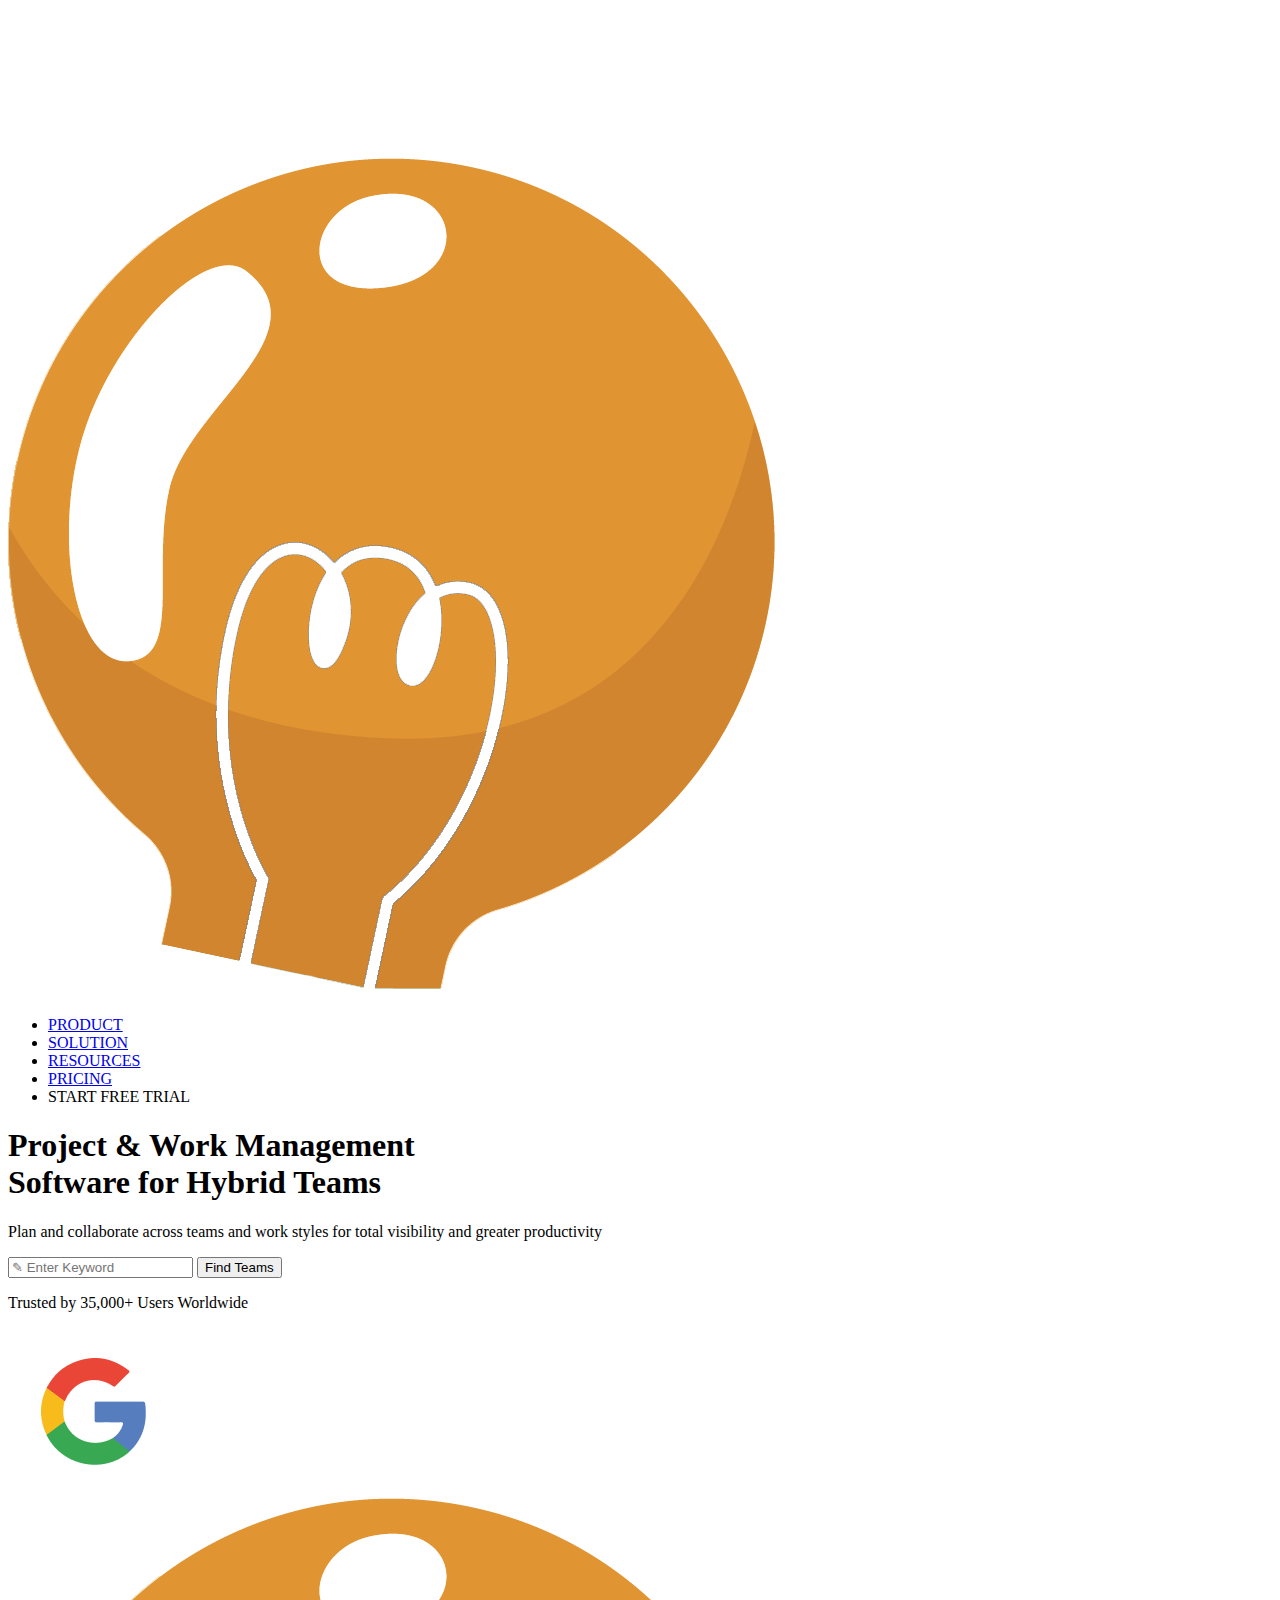
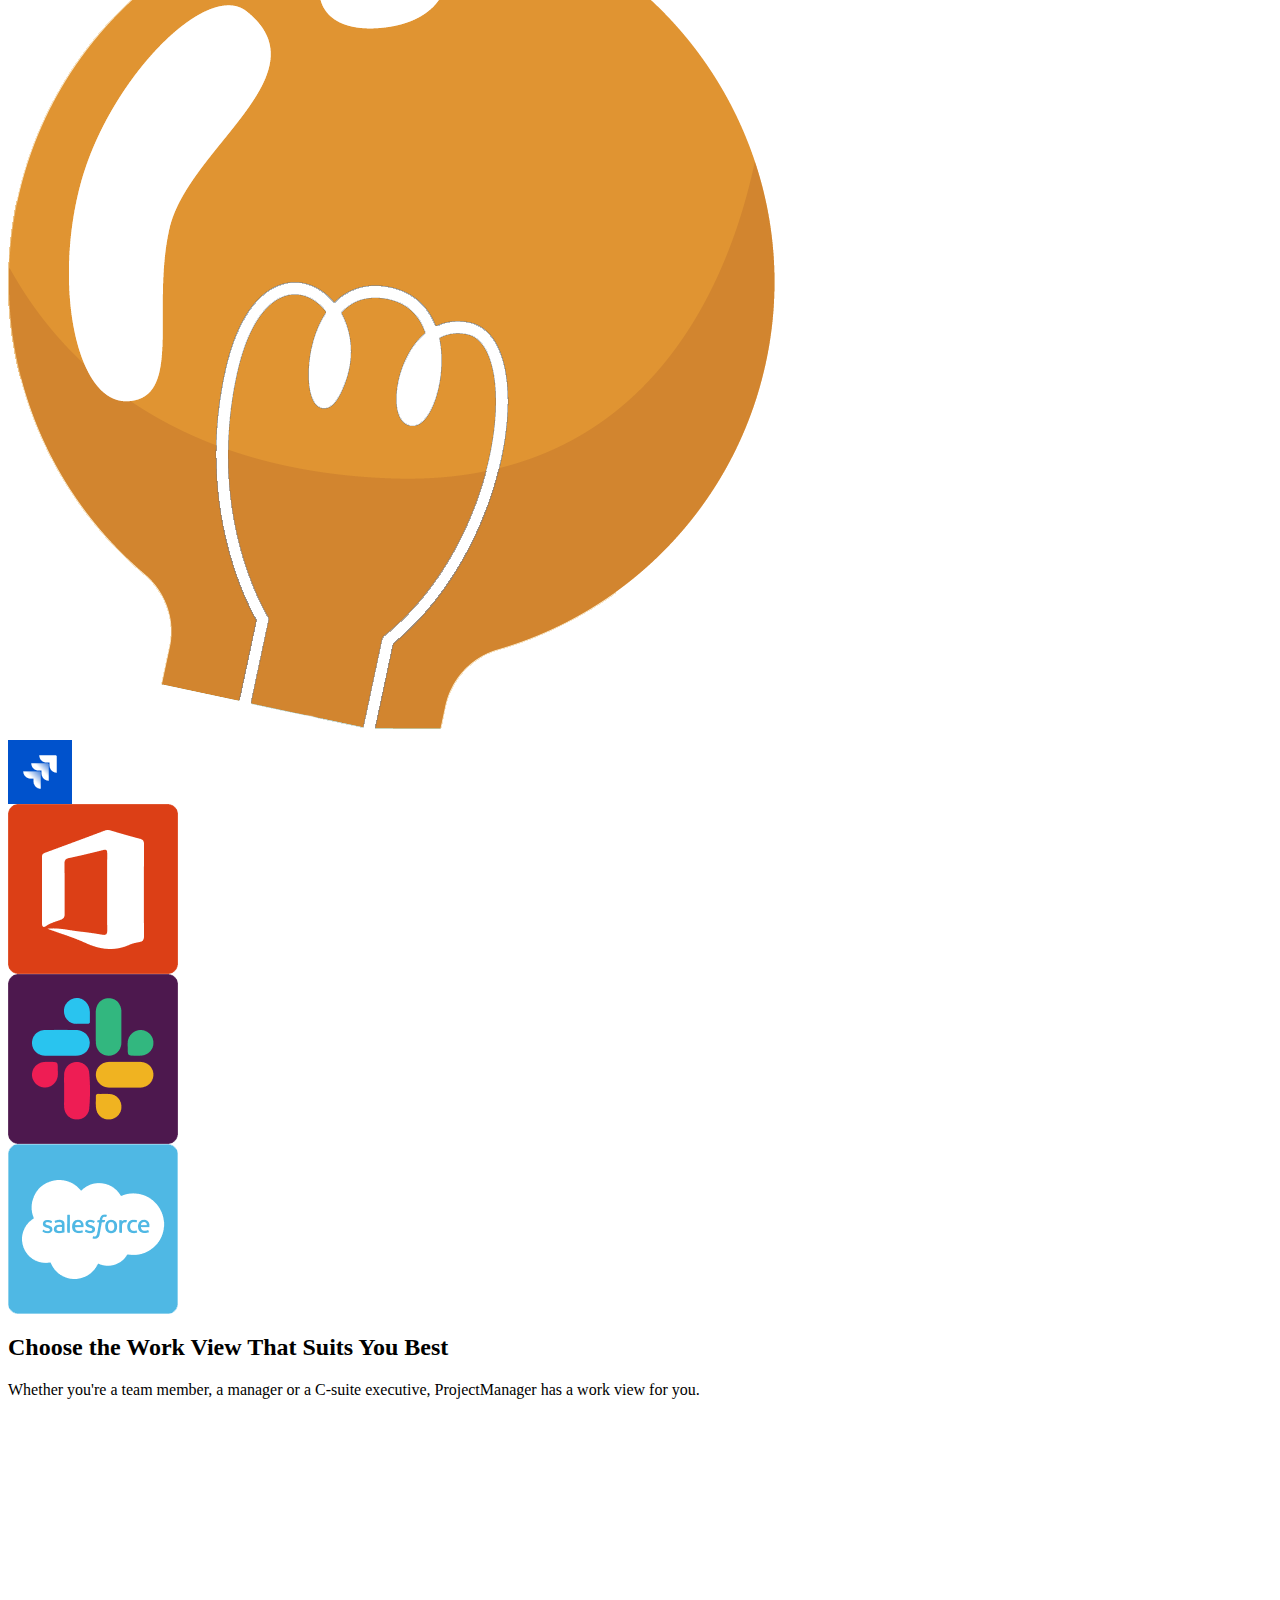
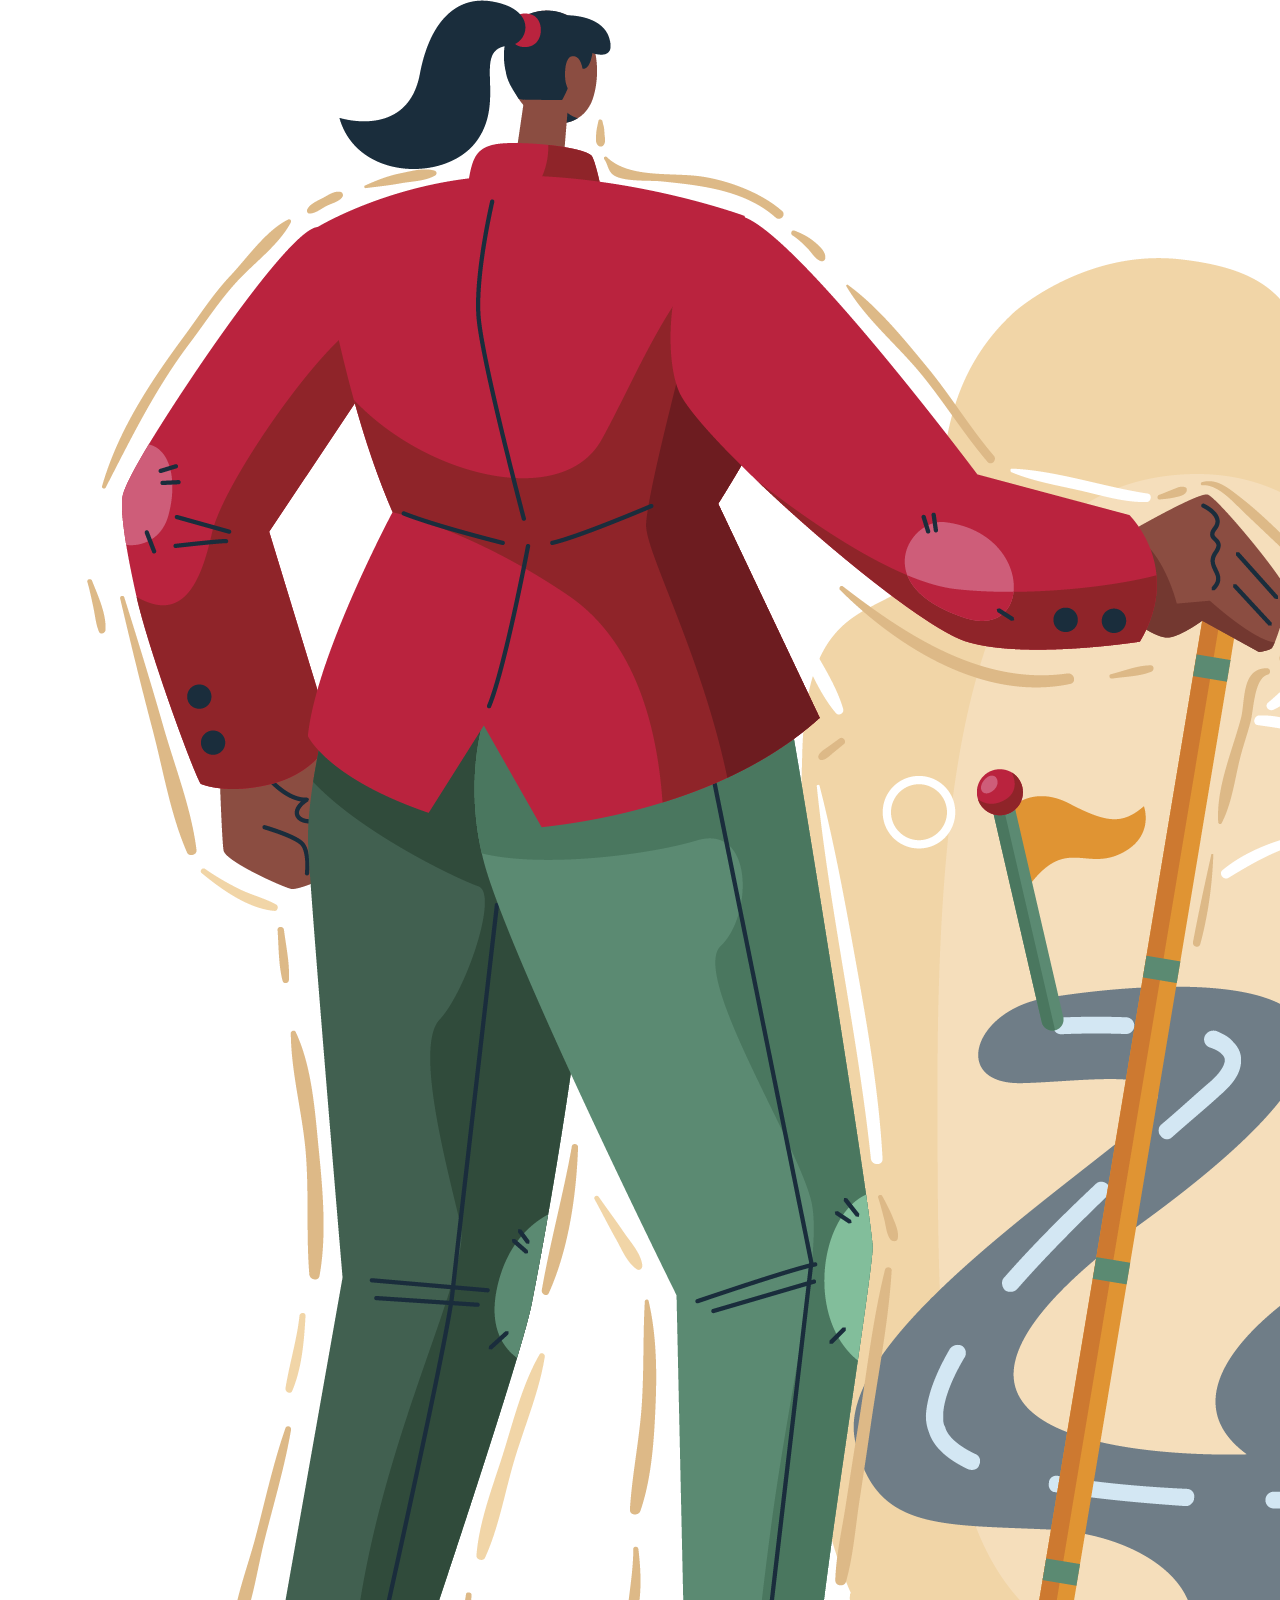
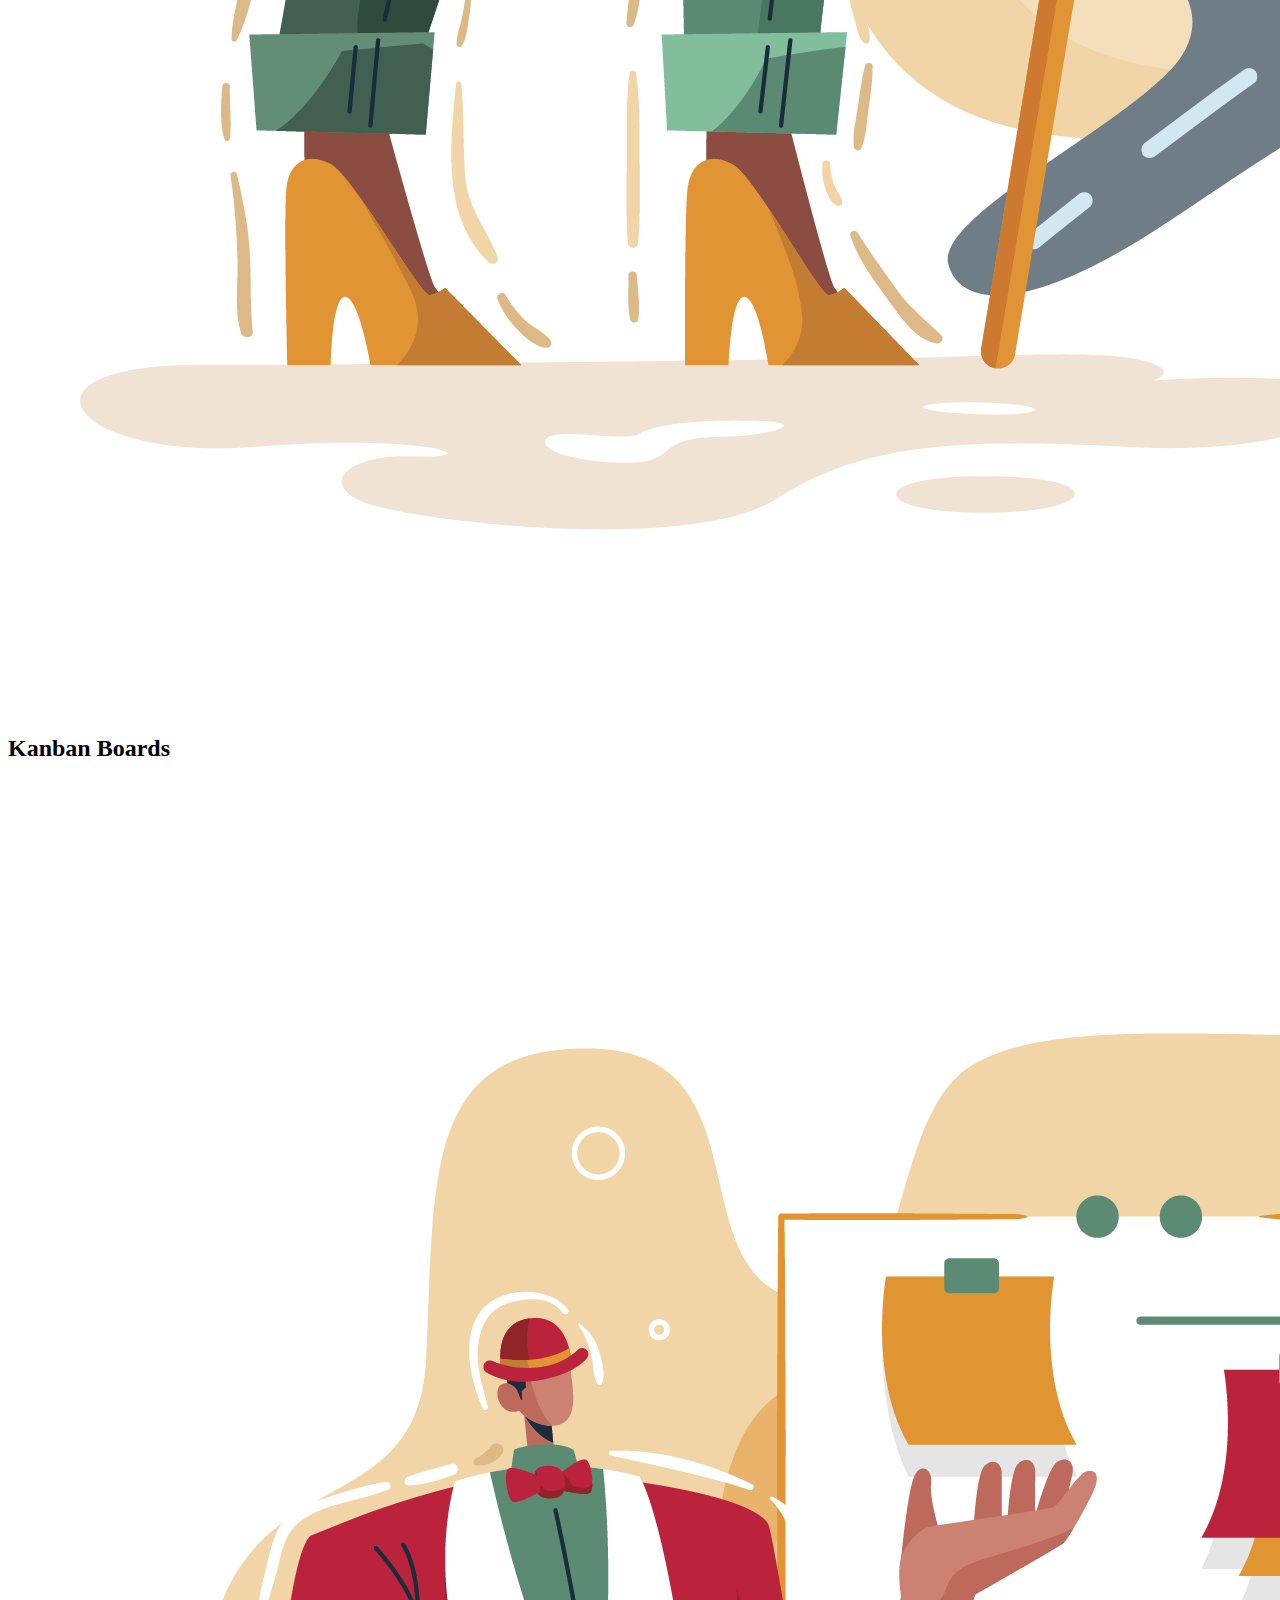
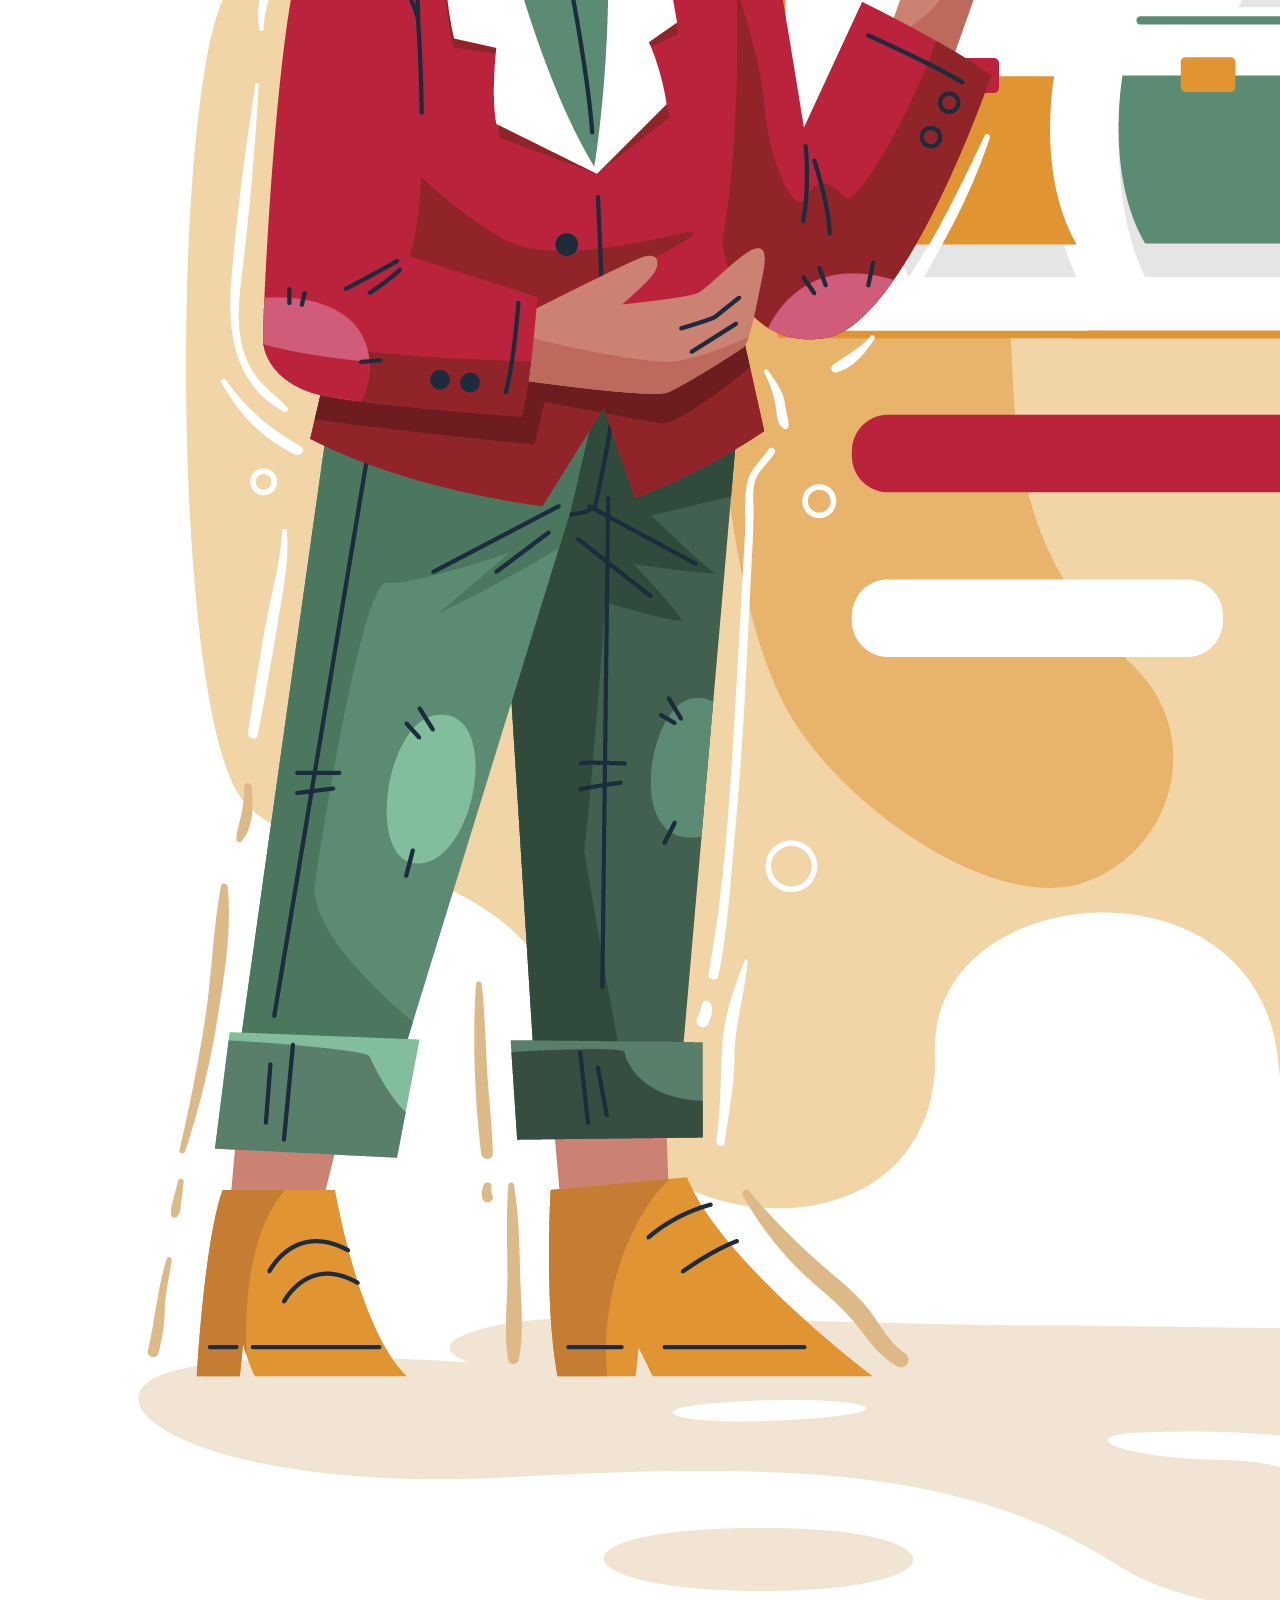
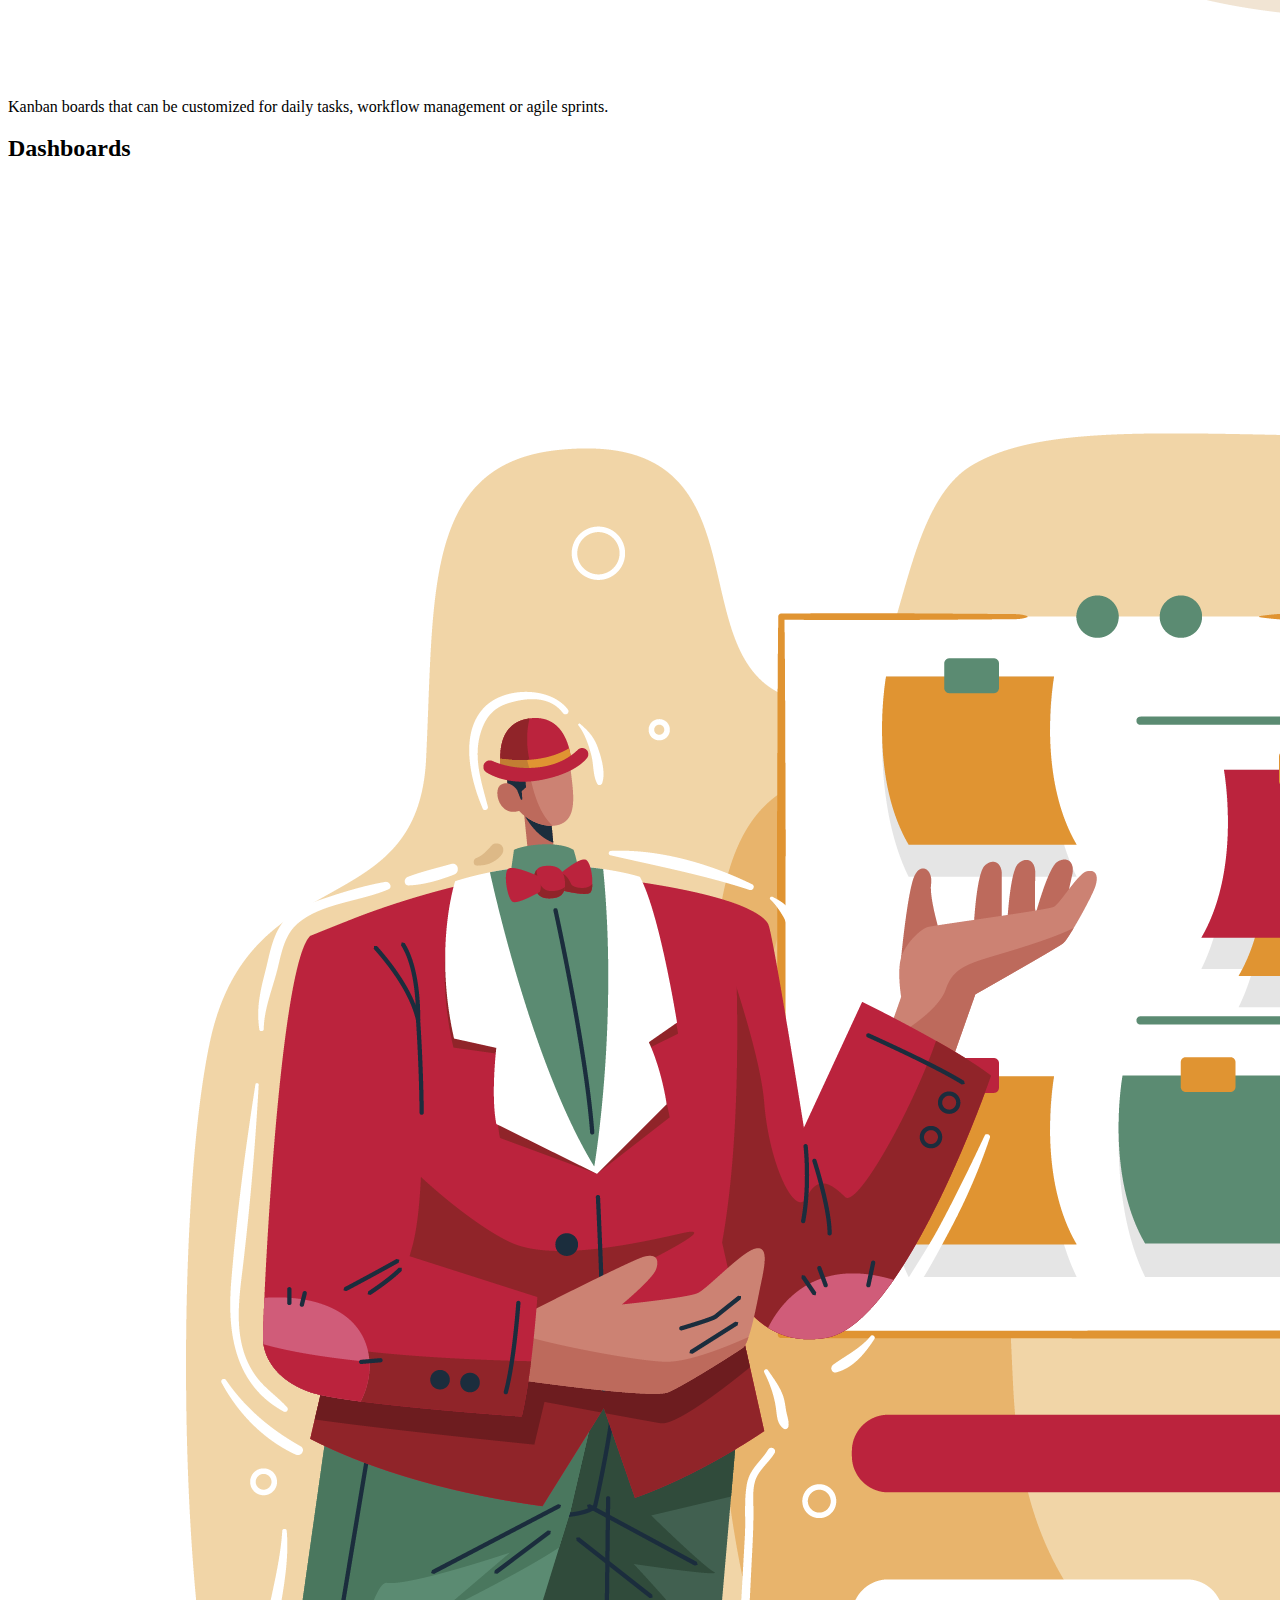
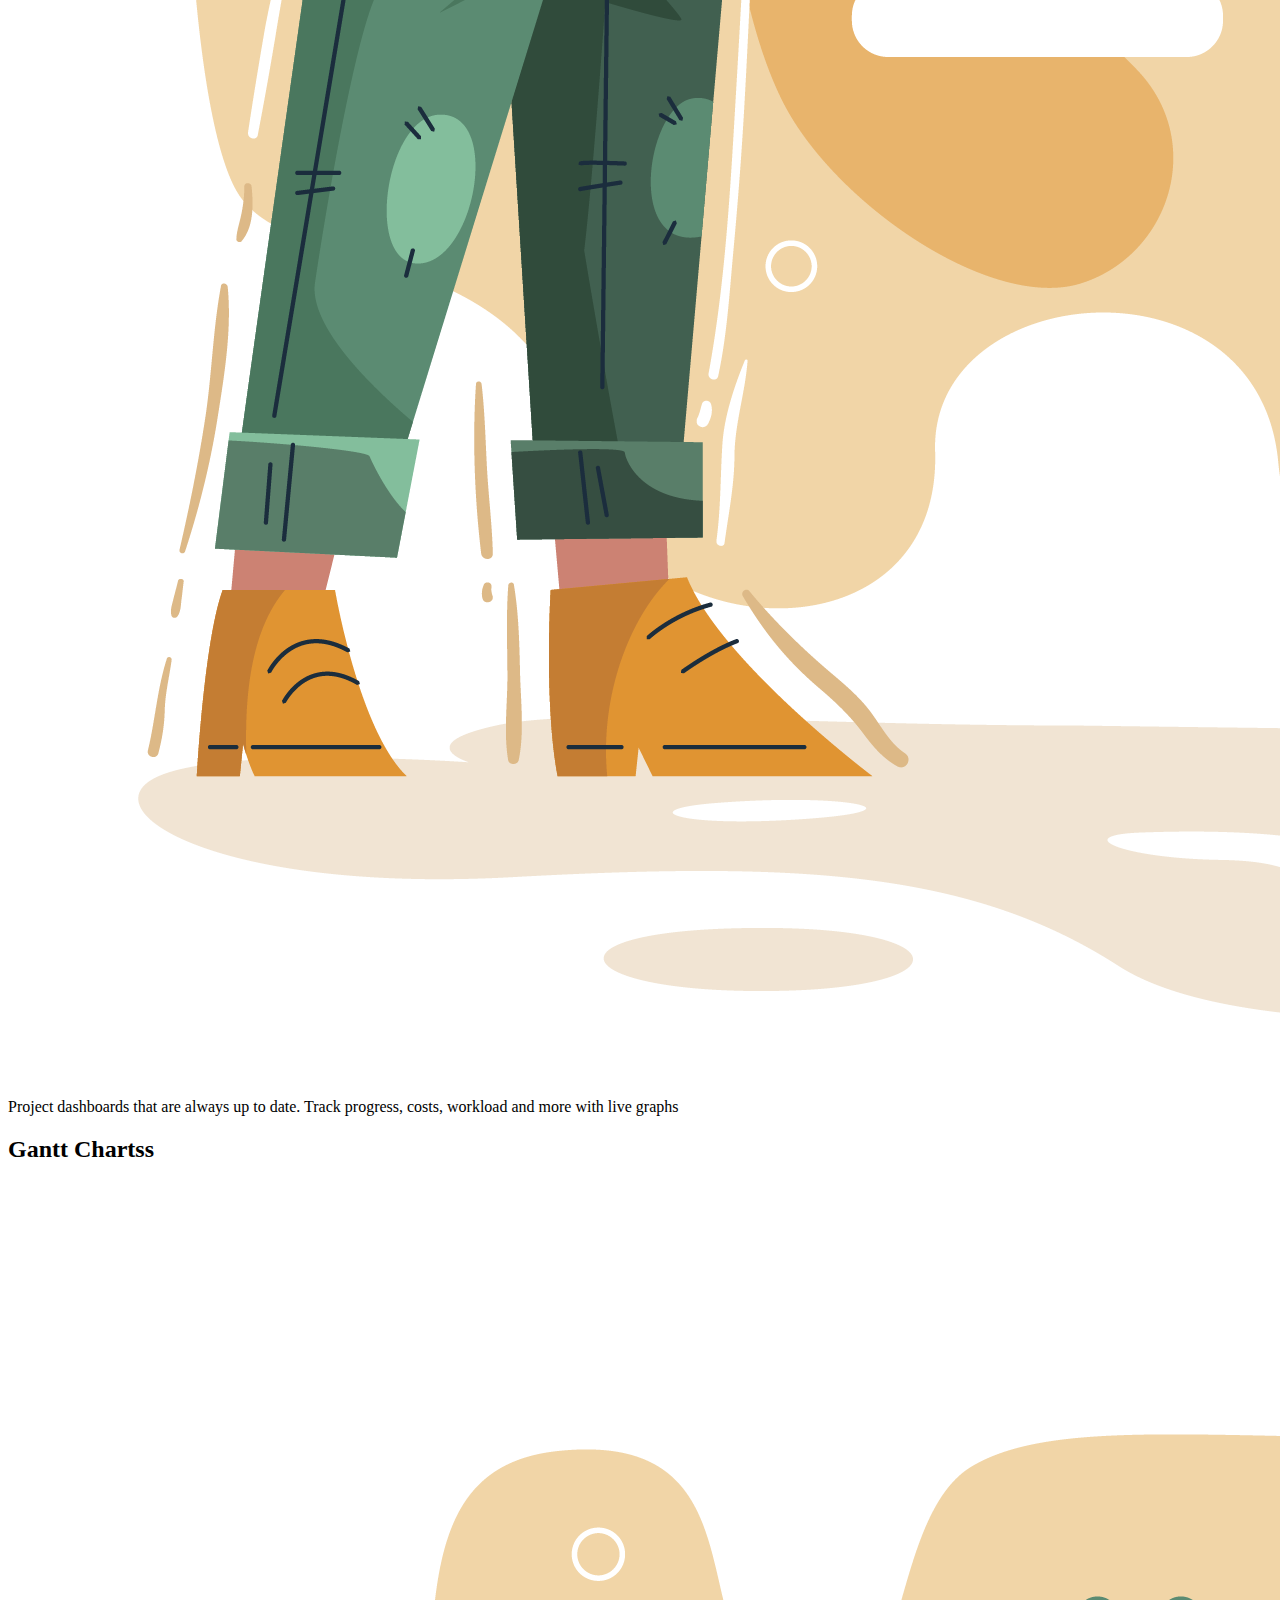
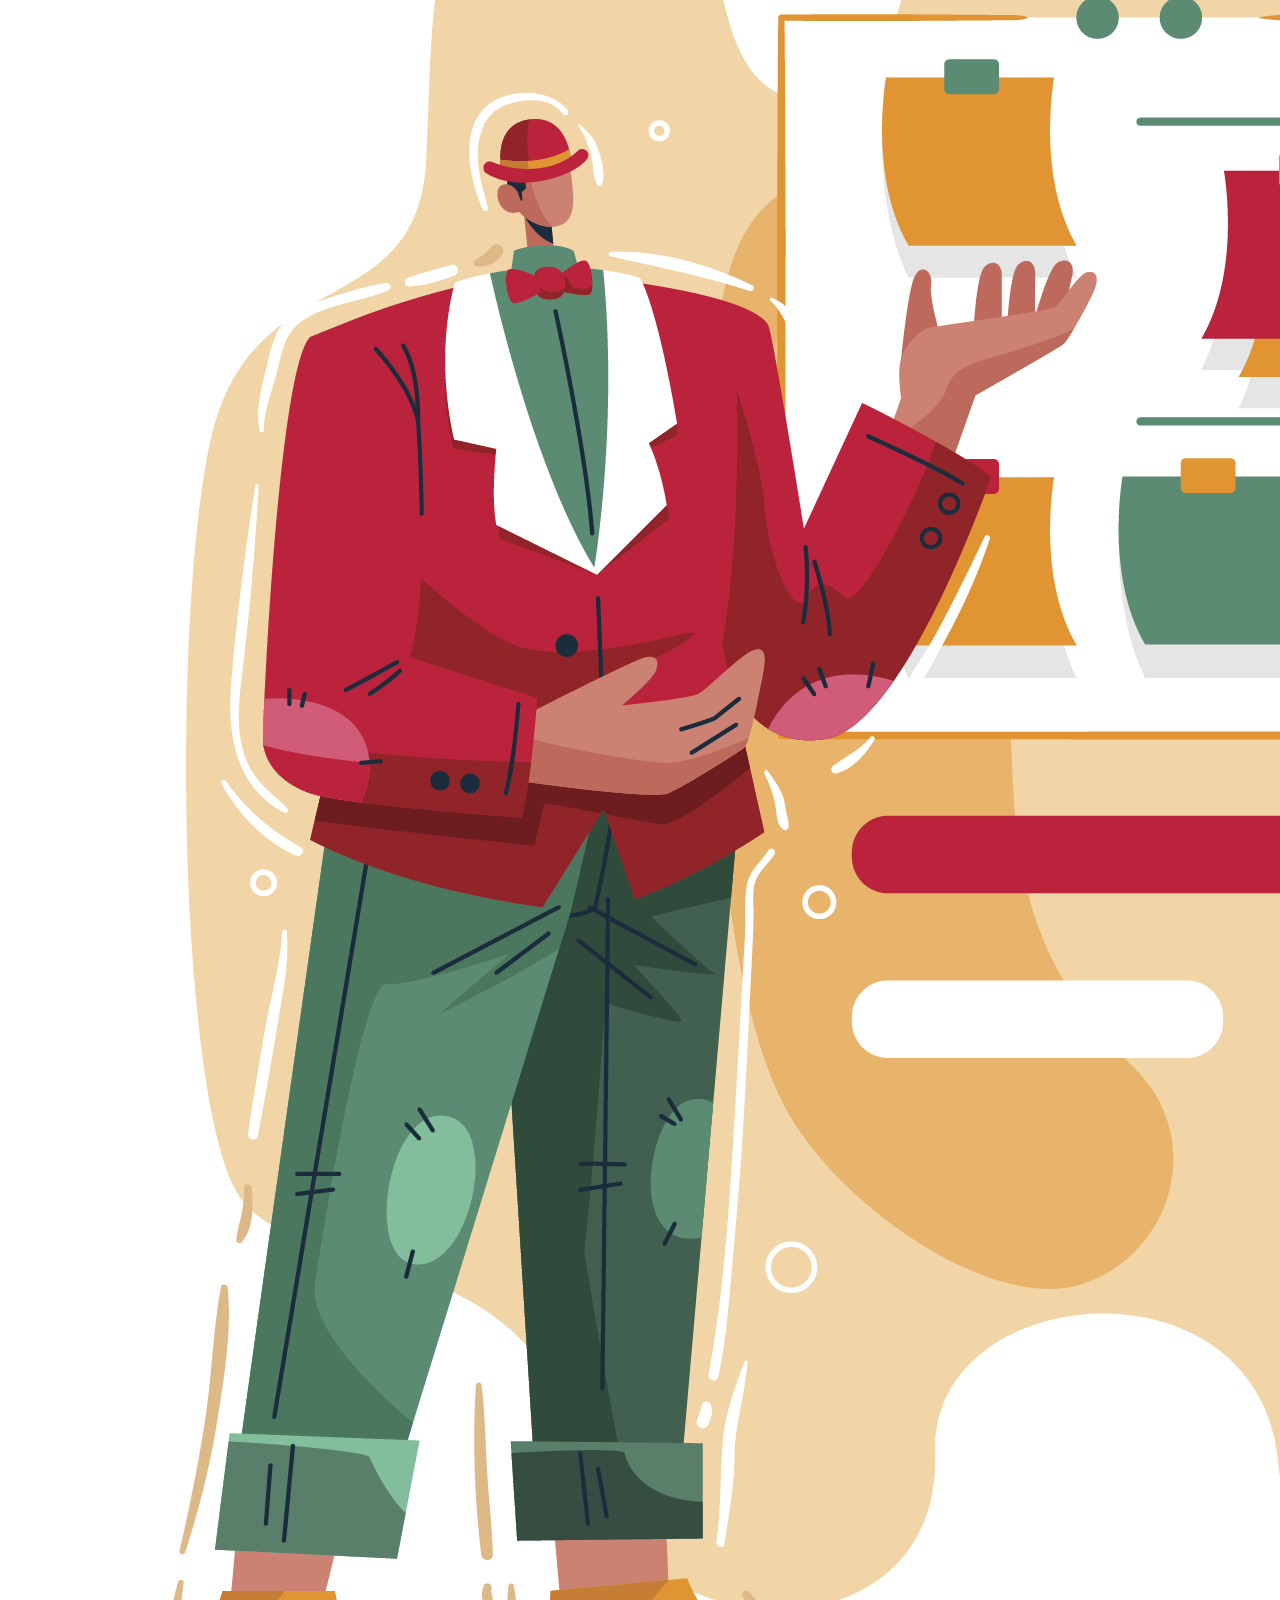
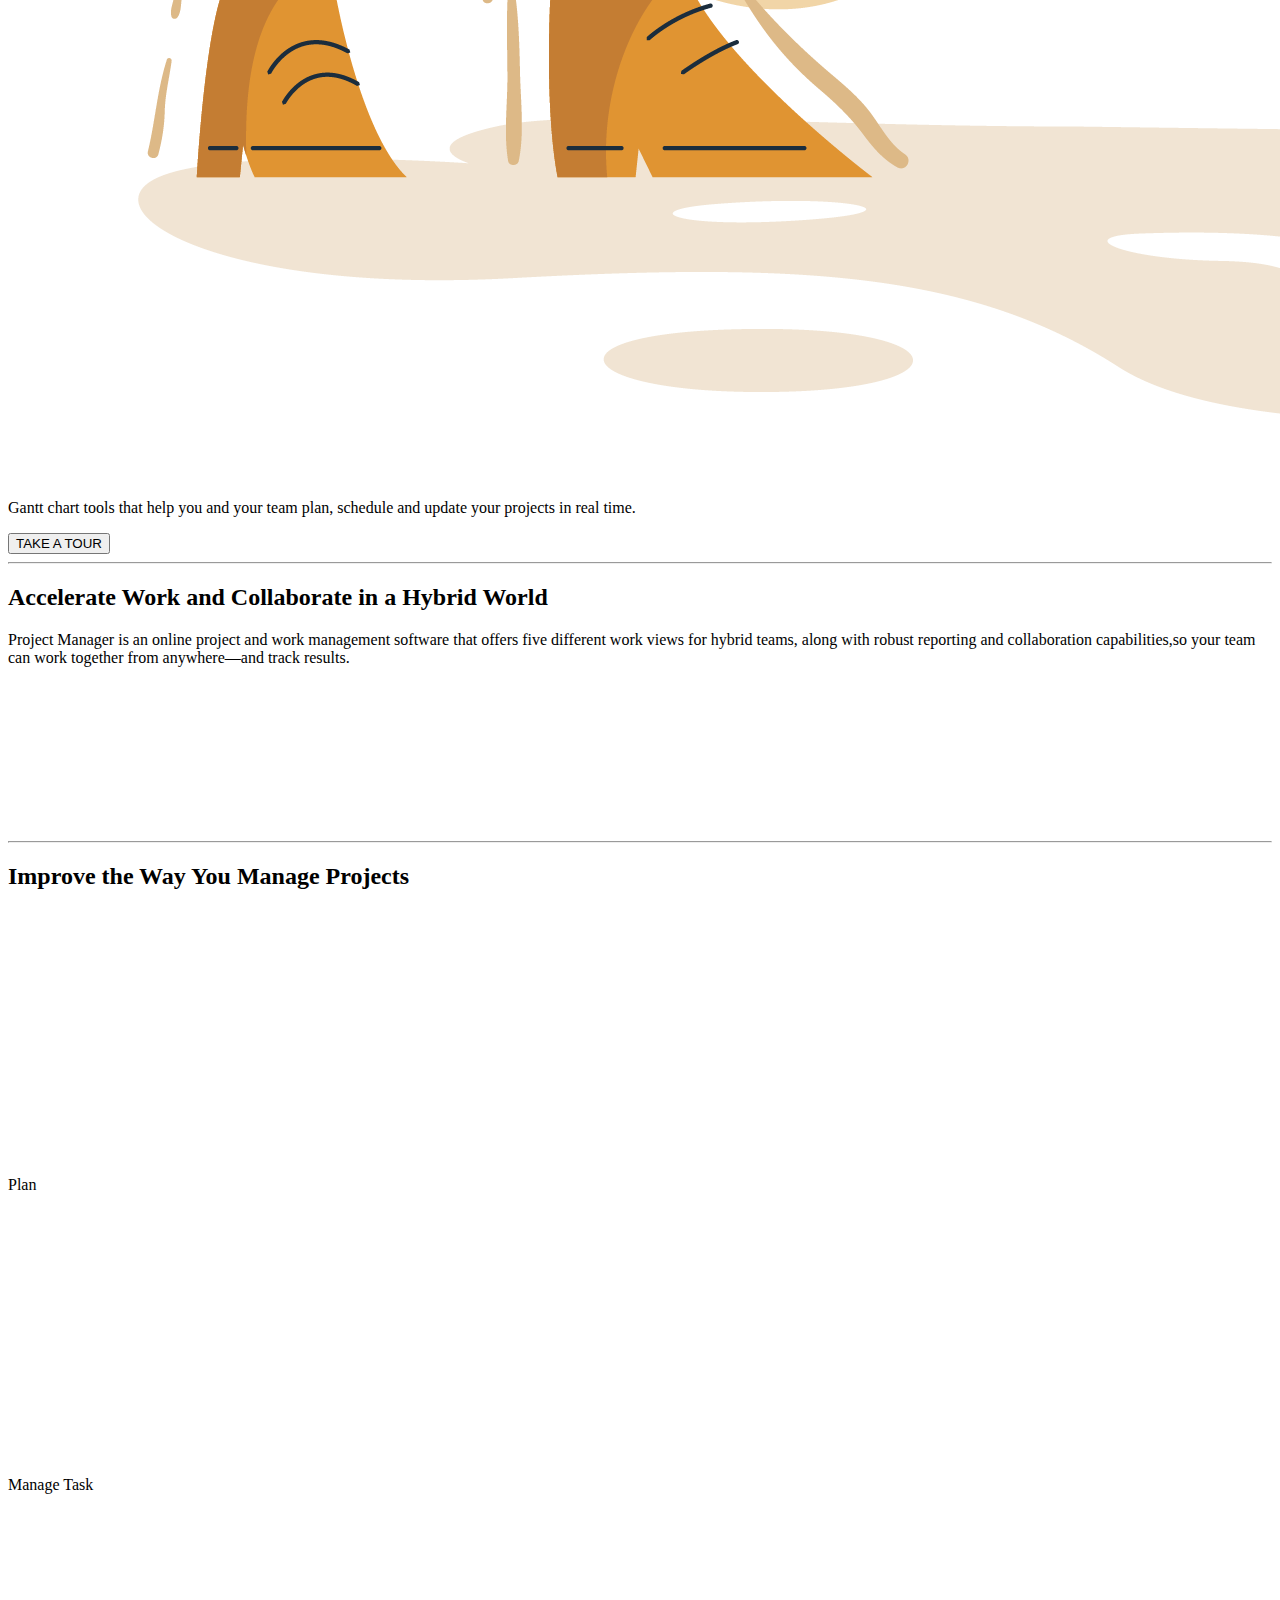
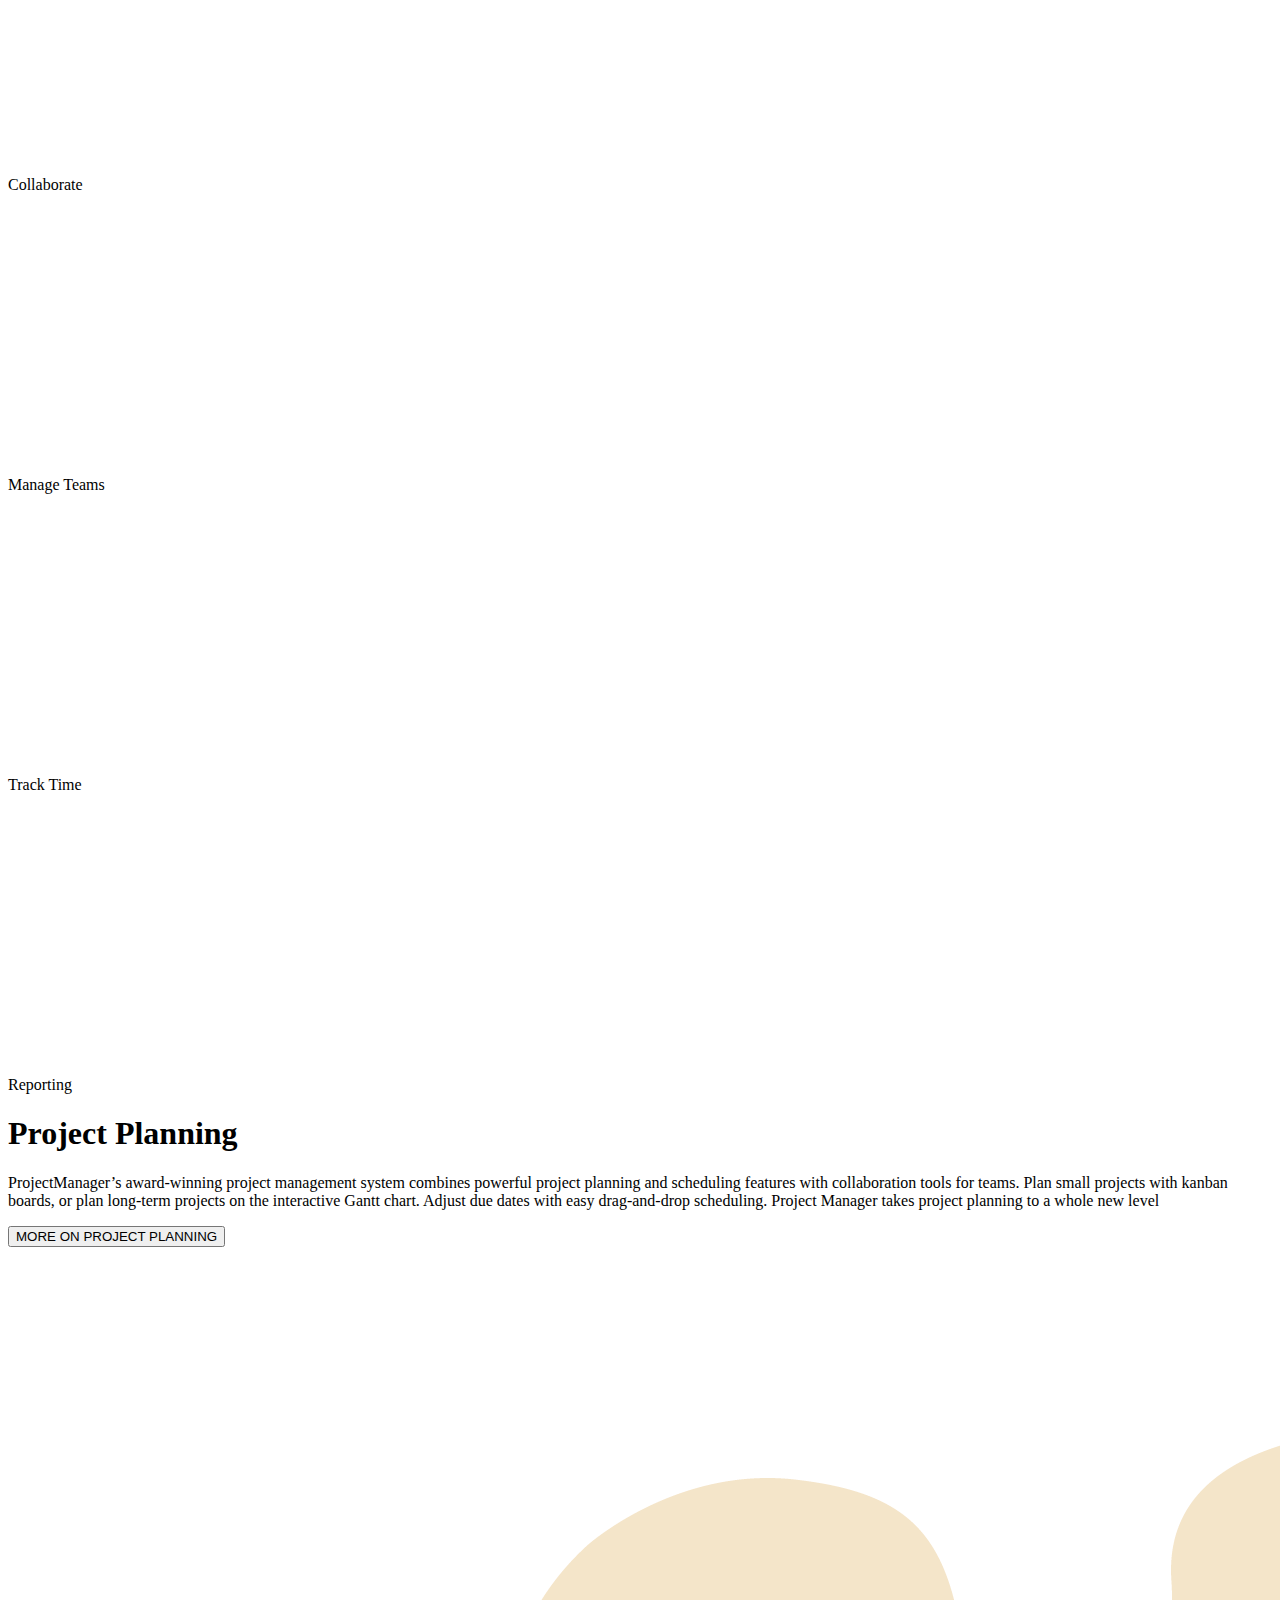
==== index.html @ 4af3fc8a "NOTED" ====
<html lang="en">
<head>
    <meta charset="UTF-8">
    <meta http-equiv="X-UA-Compatible" content="IE=edge">
    <meta name="viewport" content="width=device-width, initial-scale=1.0">

    <!-- css--styles -->
    <link rel="stylesheet" href="index.css">
    <title>Project Management</title>
</head>
<body>


    <div class="header">

        <video autoplay loop class="back-video" muted plays-inline>
            <source src="PMW\index.css" type="video/mp4">
        </video>

        <div class="nav-wrapper">
        <nav class="navbar">
            <a href="#"><img src="PMW/Brainstorming/logo.png" class="logo"></a>
            <div class="menu-toggle" id="mobile-menu">
                <span class="bar"></span>
                <span class="bar"></span>
                <span class="bar"></span>
              </div>
            <ul class="nav-links">
                <li class="nav-item"><a href="#">PRODUCT</a></li>
                <li class="nav-item"><a href="#">SOLUTION</a></li>
                <li class="nav-item"><a href="#">RESOURCES</a></li>
                <li class="nav-item"><a href="#">PRICING</a></li>
                <li class="btn">START FREE TRIAL</li>
            </ul>
        </nav>
        </div>

        <div class="content">
            <h1> Project & Work Management <br> Software for Hybrid Teams</h1>
            <p>Plan and collaborate across teams and work styles for total visibility and greater productivity</p>
            <form action="">
                <input type="text" placeholder="&#x270e; Enter Keyword">
                <button type="submit"> Find Teams</button>
            </form>

            <div class="category-list">
                <p>Trusted by 35,000+ Users Worldwide</p>
                <div class="category">
                    <img src="PMW/Brainstorming/Google-logo.png" alt="">
                </div>
                <div class="category">
                    <img src="PMW/Brainstorming/logo.png" alt="">
                </div>
                <div class="category">
                    <img src="PMW/Brainstorming/mark-contained-gradient-white-jira.png" alt="">
                </div>
                <div class="category">
                    <img src="PMW/Brainstorming/Office-365-logo.png" alt="">
                </div>
                <div class="category">
                    <img src="PMW/Brainstorming/Slack-logo.png" alt="">
                </div>
                <div class="category">
                    <img src="PMW/Brainstorming/Salesforce-logo.png" alt="">
                </div>
            </div>
        </div>
    </div>

    <!-- heder--section--ends--here -->

    <!-- Choose the Work start here -->
    <section class="work">
        <div class=" container work-row">
            <div class="work-left-col">
                <div class="work-text">
                    <h2>Choose the Work View That Suits You Best</h2>
                    <p>Whether you're a team member, a manager or a C-suite executive, ProjectManager has a work view for you.</p>

                </div>
            </div>
            <div class="work-right-col">
                <img src="PMW/Brainstorming/Roadmapping.png">
            </div>
        </div>

        <div id="features">
            <div class="feature-row">
                <div class="feature-col">
                    <h2>Kanban Boards</h2>
                    <img src="PMW/Brainstorming/Sprint Planning.png">
                    <p> Kanban boards that can be customized for daily tasks, workflow management or agile sprints.</p>
                </div>
                <div class="feature-col">
                    <h2>Dashboards</h2>
                  <img src="PMW/Brainstorming/Sprint Planning.png">
                  <p> Project dashboards that are always up to date. Track progress, costs, workload and more with live graphs</p>
                </div>
                <div class="feature-col">
                    <h2>Gantt Chartss</h2>
                  <img src="PMW/Brainstorming/Sprint Planning.png">
                  <p> Gantt chart tools that help you and your team plan, schedule and update your projects in real time.</p>
                </div>
            </div>
            <div class="featured">
            <button type="submit"> TAKE A TOUR</button>
            </div>
        </div>
         <hr>
    </section>

    <!-- Choose the Work ends here -->
    <!-- Accelerate Work start here -->

    <section class="acclerated">
        <div class="accelerate">
            <h2>
                Accelerate Work and Collaborate in a Hybrid World
            </h2>
            <p>
                Project Manager is an online project and work management software that offers 
                five different work views for hybrid teams, along with robust reporting and 
                collaboration capabilities,so your team can work together from anywhere—and
                track results.
            </p>
            <div class="vidz">
                <video autoplay loop class="onclick-video" muted plays-inline>
                    <source src="PMW/Brainstorming/pexels-kindel-media-6774106.mp4" type="video/mp4">
                </video>
            </div>
            <hr>
            <h2>
                Improve the Way You Manage Projects
            </h2>
            <div class="improve-col">

                <div class="improve-category">
                    <img src="PMW/Brainstorming/coding.png" alt="">
                    <p> Plan</p>
                </div>
                <div class="improve-category">
                    <img src="PMW/Brainstorming/console.png" alt="">
                    <p> Manage Task</p>
                </div>
                <div class="improve-category">
                    <img src="PMW/Brainstorming/exercise.png" alt="">
                    <p> Collaborate</p>
                </div>
                <div class="improve-category">
                    <img src="PMW/Brainstorming/guitar.png" alt="">
                    <p>Manage Teams</p>
                </div>
                <div class="improve-category">
                    <img src="PMW/Brainstorming/guitar.png" alt="">
                    <p> Track Time</p>
                </div>
                <div class="improve-category">
                    <img src="PMW/Brainstorming/language.png" alt="">
                    <p> Reporting</p>
                </div>

            </div>
        </div>

    </section>

    <!-- Accelerate Work ends here -->
    <!-- project starts here -->
    
    <section >

        <div class="project">
            <div class="container-contact-row">
                <div class="contact-left-col">
                    <h1>Project Planning</h1>
                    <p>
                        ProjectManager’s award-winning project management system combines powerful 
                        project planning and scheduling features with collaboration tools for teams. Plan small projects with kanban boards, or plan long-term projects on the interactive Gantt chart.
                        Adjust due dates with easy drag-and-drop scheduling. Project Manager takes project planning to a whole new level
                    </p>
                        <div class="featuredz">
                        <button type="submit"> MORE ON PROJECT PLANNING</button>
                        </div>
                </div>
                <div class="contact-right-col">
                    <img src="PMW/Brainstorming/Project Management.png" >
                </div>
        
            </div>
            <div class="grid">
                <h1>For Businesses Just <em>Like</em> Yours</h1>
                <p>Our online project management software is used by over 10,000 teams across these industries:</p>
                <div class="grid-shi">
                    <div class="img-col">
                        <img src="brainstorming/pexels-canva-studio-3153198.jpg" alt="">
                    </div>
                    <div class="img-col">
                        <img src="brainstorming/pexels-fauxels-3183150.jpg" alt="">
                    </div>
                    <div class="img-col">
                        <img src="brainstorming/pexels-canva-studio-3153198.jpg" alt="">
                    </div>
                    <div class="img-col">
                        <img src="brainstorming/pexels-fauxels-3183150.jpg" alt="">
                    </div>
                    <div class="img-col">
                        <img src="brainstorming/pexels-canva-studio-3153198.jpg" alt="">
                    </div>
                    <div class="img-col">
                        <img src="brainstorming/pexels-fauxels-3183150.jpg" alt="">
                    </div>
                    <div class="img-col">
                        <img src="brainstorming/pexels-canva-studio-3153198.jpg" alt="">
                    </div>
                    <div class="img-col">
                        <img src="brainstorming/pexels-fauxels-3183150.jpg" alt="">
                    </div>
                </div>

            </div>
        </div>
        <hr>
    </section>

    <section class="brek">
        <div class="contentflow">
            <h1>
             Integrate with over 1,000 Business Apps
            </h1>
            <p>
             Here is just a sampling of the powerful software tools and business apps that integrate with ProjectManager
            </p>
            <div class="even-columns">
                <div class="col">
                    <img src="PMW/Brainstorming/Office-365-logo.png" alt="">
                    <h2>Office 365</h2>
                    <p>Seamless importing and round-tripping of Microsoft Project plans, Excel files & CSV files.
                    </p>    
                </div>
                <div class="col">
                    <img src="PMW/Brainstorming/Google-logo.png" alt="">
                    <h2> Google</h2>
                    <p>Manage tasks right in your Gmail app! Plus, sync to Google Drive & your Google Calendars.
                    </p>    
                </div>
                <div class="col">
                    <img src="PMW/Brainstorming/mark-contained-gradient-white-jira.png" alt="">
                    <h2> JIRA</h2>
                    <p>View and update all your ProjectManager tasks in Jira for maximum efficiency
                    </p>    
                </div>
                <div class="col">
                    <img src="PMW/Brainstorming/Slack-logo.png" alt="">
                    <h2> Slack</h2>
                    <p> Share all your project conversations in your favorite Slack channels.
                    </p>    
                </div>
                <div class="col">
                    <img src="PMW/Brainstorming/Salesforce-logo.png" alt="">
                    <h2> Salesforce</h2>
                    <p>Keep the data flowing when you connect with Salesforce via our Zapier integration.
                    </p>    
                </div>
                <div class="featureds">
                    <button type="submit"> MORE INTEGRATION </button>
                    </div>
            </div>

        </div>

    </section>


    <section class="testimonials">

        <div class="contained">
            <input type="radio" name="nav" id="first" checked/>
            <input type="radio" name="nav" id="second" />
            <input type="radio" name="nav" id="third" />
            
            <label for="first" class="first"></label>
          <label for="second"  class="second"></label>
          <label for="third" class="third"></label>
           
            <div class="one slide">
              <blockquote>
                <span class="leftq quotes">&ldquo;</span> He promptly completed the task at hand and communicates really well till the project reaches the finishing line. I was pleased with his creative design and will definitely be hiring him again. <span class="rightq quotes">&bdquo; </span>
              </blockquote>
              <img src="PMW/Brainstorming/prince-akachi-4Yv84VgQkRM-unsplash.jpg" width="170" height="130" />
              <h2>Steve Kruger</h2>
              <h6>UI/UX Designer at Woof Design Studio</h6>
            </div>
            
            <div class="two slide">
                <blockquote>
                    <span class="leftq quotes">&ldquo;</span> He promptly completed the task at hand and communicates really well till the project reaches the finishing line. I was pleased with his creative design and will definitely be hiring him again. <span class="rightq quotes">&bdquo; </span>
                  </blockquote>
                <img src="PMW/Brainstorming/jurica-koletic-7YVZYZeITc8-unsplash.jpg" width="170" height="130" />
              <h2>JAMIE</h2>
              <h6>TenMast Software</h6>
            </div>
            
            <div class="three slide">
              <blockquote>
                <span class="quotes leftq"> &ldquo;</span> He promptly completed the task at hand and communicates really well till the project reaches the finishing line. I was pleased with his creative design and will definitely be hiring him again. <span class="rightq quotes">&bdquo; </span>
              </blockquote>
              <img src="PMW/Brainstorming/joseph-gonzalez-iFgRcqHznqg-unsplash.jpg" width="170" height="130" />
              <h2>Steve Stevenson</h2>
              <h6>CEO Woof Web Design Studios</h6>
            </div>
            
            
          </div>

    </section>

    <section class="prodcut-feedback">

        <div class="feedback">
            <div class="feedback-left">
                <h1>
                 And Get Simply the Best Customer Support
                </h1>
                <p>
                 It’s easy to get started using ProjectManager when you have free onboarding, free training and help along the way. You can kick-off your first project in minutes. Take a free trial of our online project management software today!    
                </p>

            </div>
            <div class="feedback-right">
                <img src="brainstorming/Product Feedback.png" alt="">
            </div>

        </div>

    </section>

    <section class="close">
        <div class="close-fotter">
            <!-- <h1>
                See Why ProjectManager Is the Leading PM Tool
            </h1> -->
            <div class="closed-icons">
                
                <div class="icon1">
                   <img src="PMW/Brainstorming/badges-1536x176 (3).png" alt="">   
                 </div>
                 <div class="icon2">
                    <img src="PMW/Brainstorming/industries-footer-cta-1536x354.png" alt="">   
                  </div>
            </div>

            <hr>
        </div>
    </section>


    <section id="footer">
        <span class="logoq"><img src="brainstorming/logo.png" alt=""></span>
        <div class="container-footer-row">
            <hr>
            <div class="footer-left-col">
                <div class="footer-link">
                    <div class="link-title">
                        <h2>We Offer</h2>
                        <ul>
                            <li>Project Management Software</li>
                               <li>Gantt Chart Makers</li>
                                <li>Project Dashboards</li>
                                <li>Task Management Software</li>
                                <li> Planning Tools</li>
                                <li> Project Management Tools</li>
                        </ul>
                    </div>
                    <div class="link-title">
                        <h2>Guides</h2> 
                        <ul>
                            <li>Project Management</li>
                                <li>Gantt Charts</li> 
                                <li> Project Plans</li>
                                <li>Work Breakdown Structure</li>
                                <li> Critical Path Method</li>
                                <li> PERT Charts</li>
                               <li> Construction Software</li>
                               <li>All Guides</li>
                        </ul>
                    </div>
                    <div class="link-title">
                        <h2>Templates</h2>
                        <ul>
                            <li>Project Plan Template</li>
                            <li>Gantt Chart Template</li> 
                            <li>Project Proposal</li>
                            <li>Work Breakdown Structure</li>
                            <li> WBS Template</li>
                            <li>Project Budget</li>
                            <li>All Templates</li>
                        </ul>
                        
                    </div>  
                    <div class="link-title">
                        <h2>Popular Blog Posts</h2>
                        <ul>
                            <li>Microsoft Project for Mac</li>
                            <li>Excel Project Mgmt Templates</li> 
                            <li>Gantt Chart on Mac</li>
                            <li>Construction PM Schedule</li>
                            <li>Microsoft Project Viewer</li>
                            <li>Blog</li>
                            
                        </ul>
                    </div>  
                    <div class="link-title">
                        <h2>Company</h2>
                        <ul>
                            <li>About Us</li>
                            <li>Support</li> 
                            <li>Tutorial Videos</li>
                            <li>Security</li>
                            <li>Integrations</li>
                            <li>Solutions</li>
                            <li>News</li>
                            <li>Careers</li>        
                        </ul> 
                    </div>  
                </div>
                <hr>
                <div class="total">
    
                <p class="source-org copyright">© 2022 <span>ProjectManager.com, Inc.</span></p>
                <div itemscope="" class="organization-contact-info">
              <div class="organization-contact">
                <span>3721 Executive Center Dr., Suite 200</span>,
               <span>Austin</span>,
               <span>TX</span>
              <span>78731</span>   
               <span class="item"><span>&nbsp;&nbsp;&nbsp;1 (800) 765-2495</span></span>
              <span class="item"><a href="#">Terms</a></span>
              <span class="item"><a href="#">Privacy</a></span>
               <span class="item"><a href="#">Site Map</a></span>
               <span class="itemz"><img src="PMW/Brainstorming/app_store.webp" alt=""></span>
               <span class="itemz"><img src="PMW/Brainstorming/google_play.webp" alt=""></span>
               </div>
    
                <hr>
            </div>

        </div>

         </div>
        </div>
    </section>
    


<script src="PMW\index.js"></script>
</body>
</html>
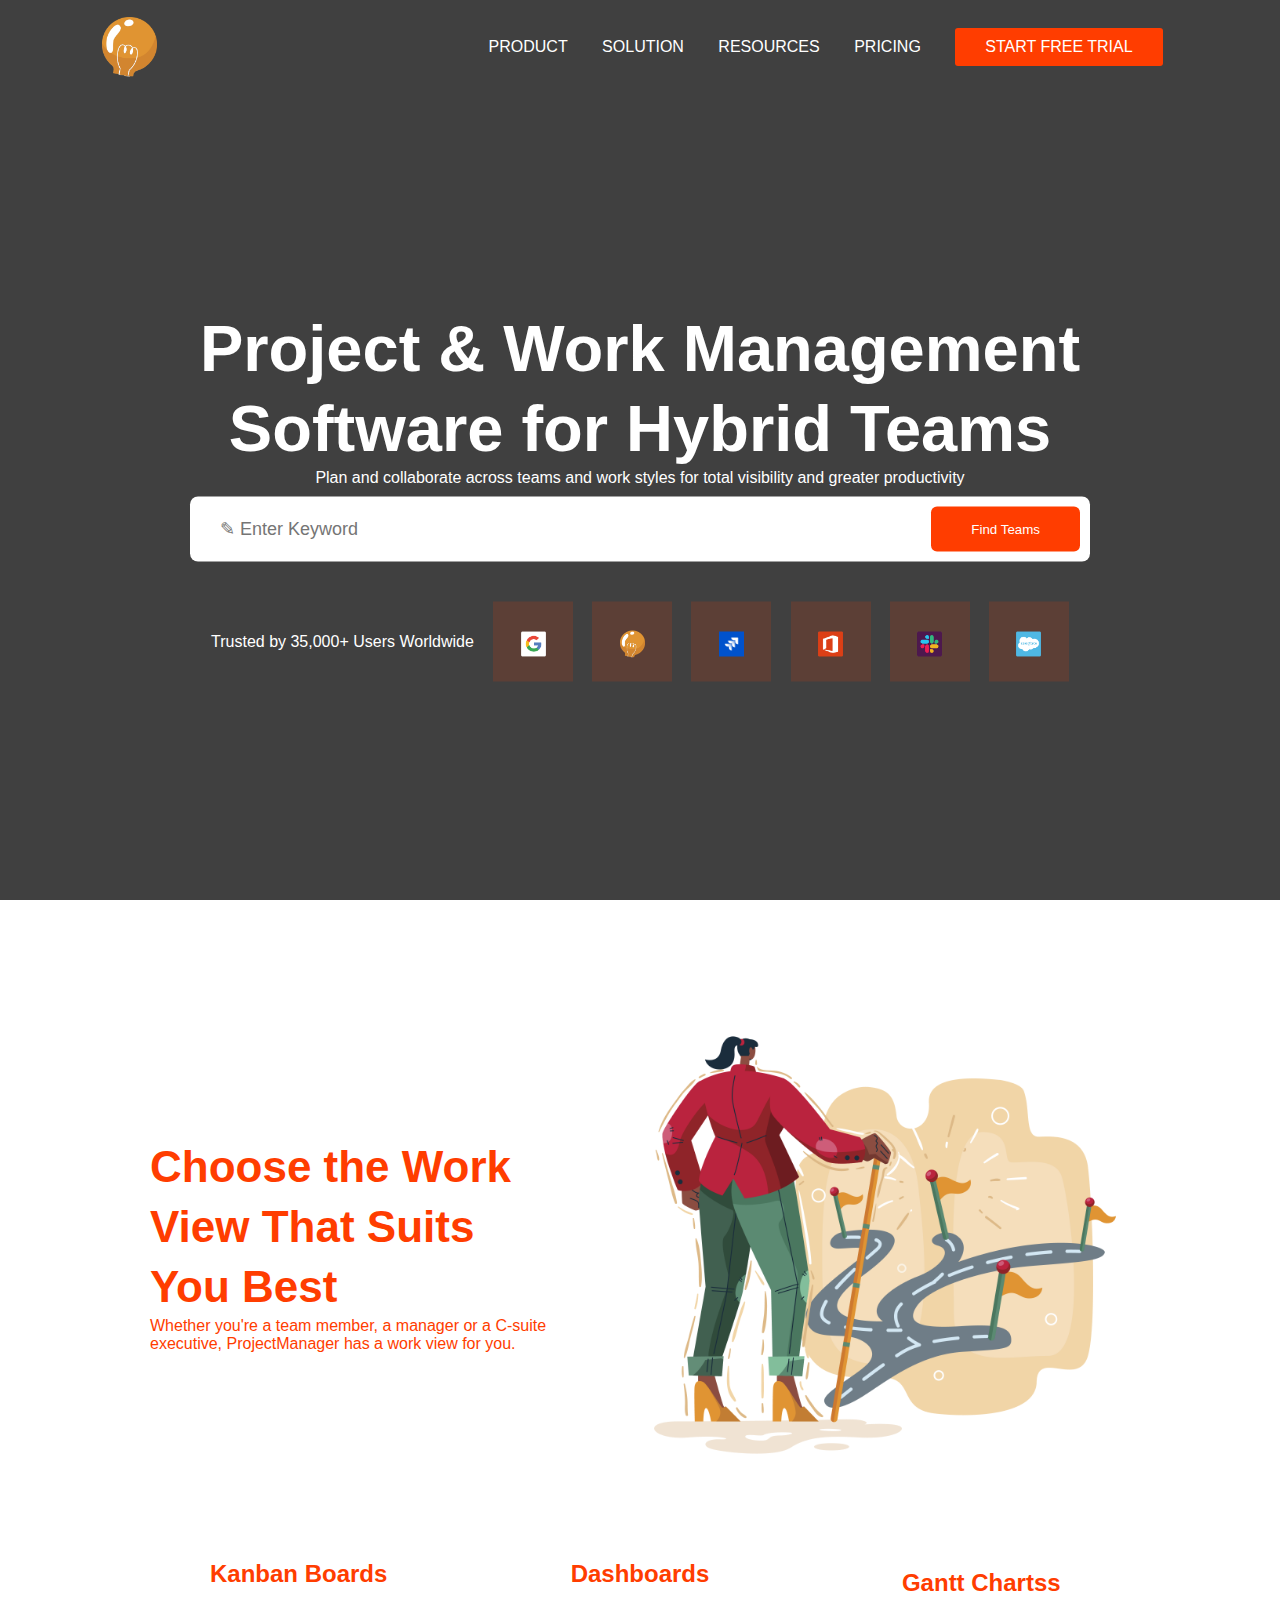
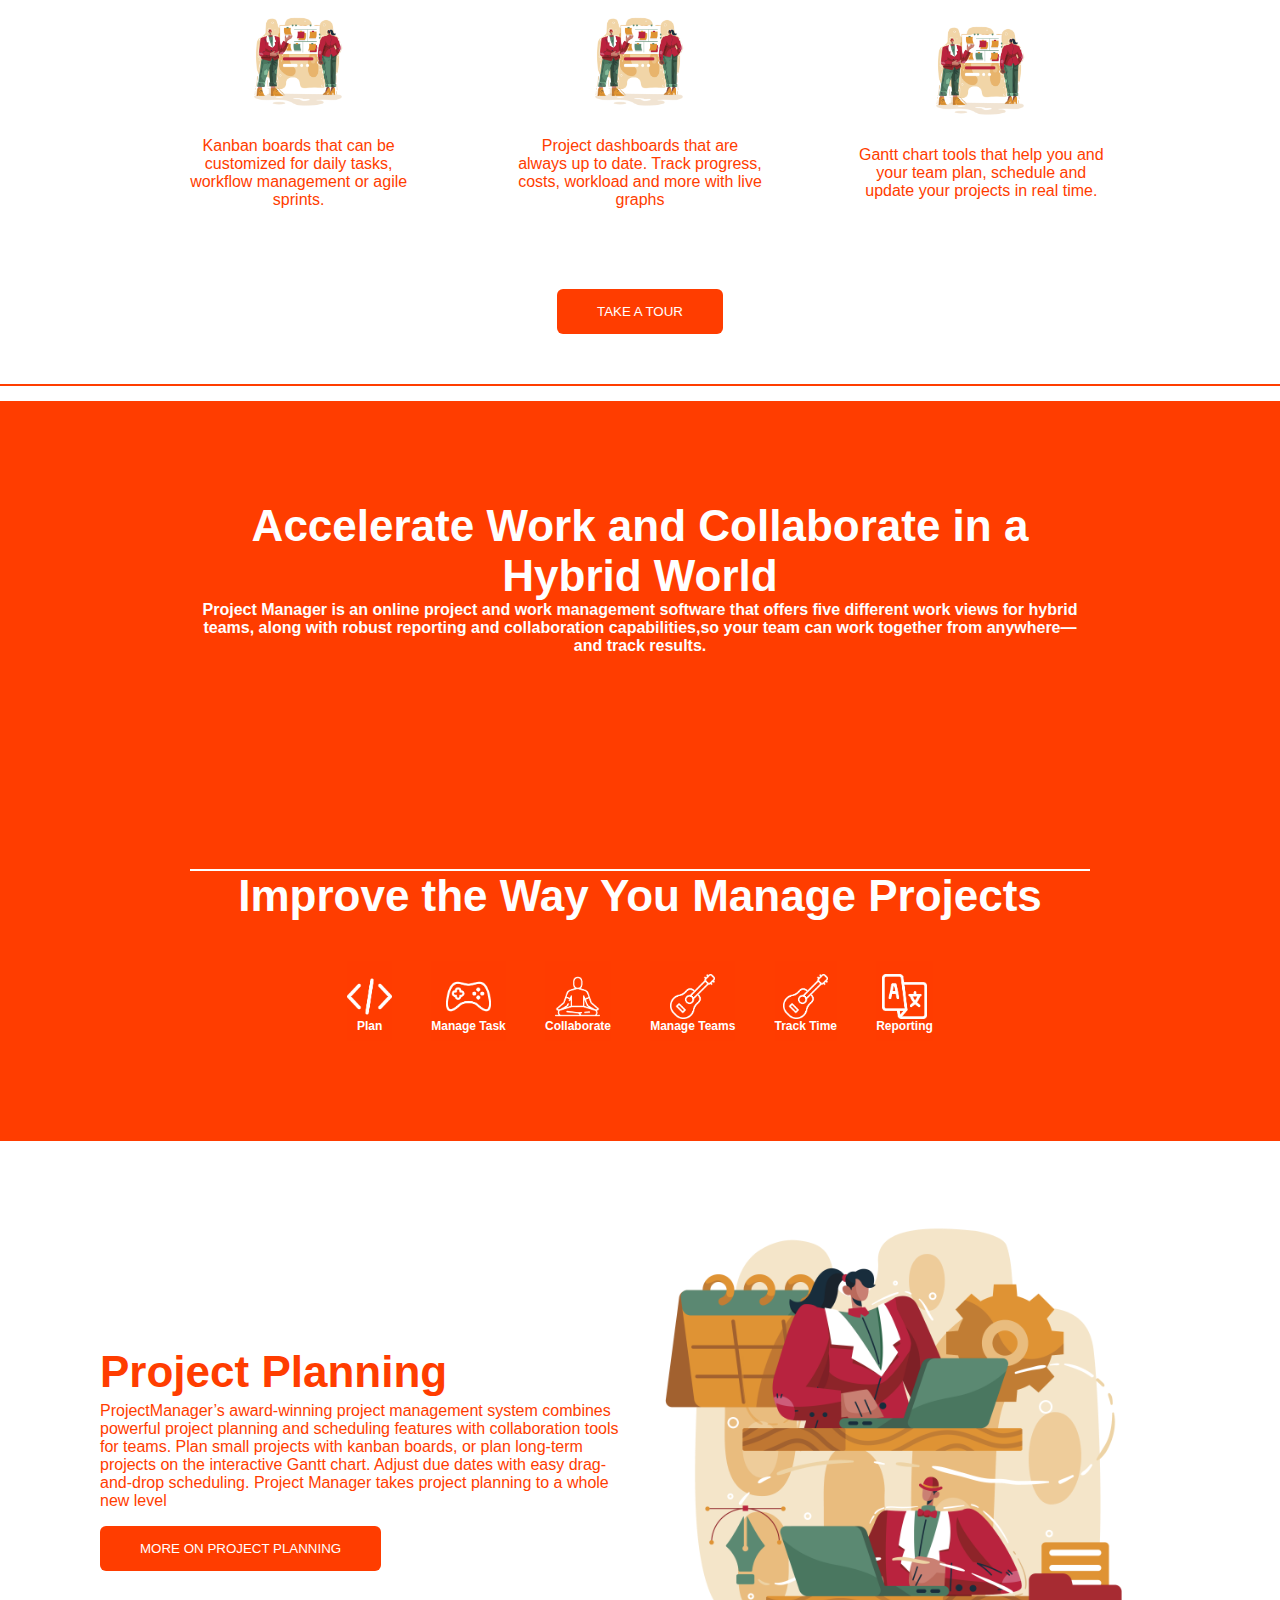
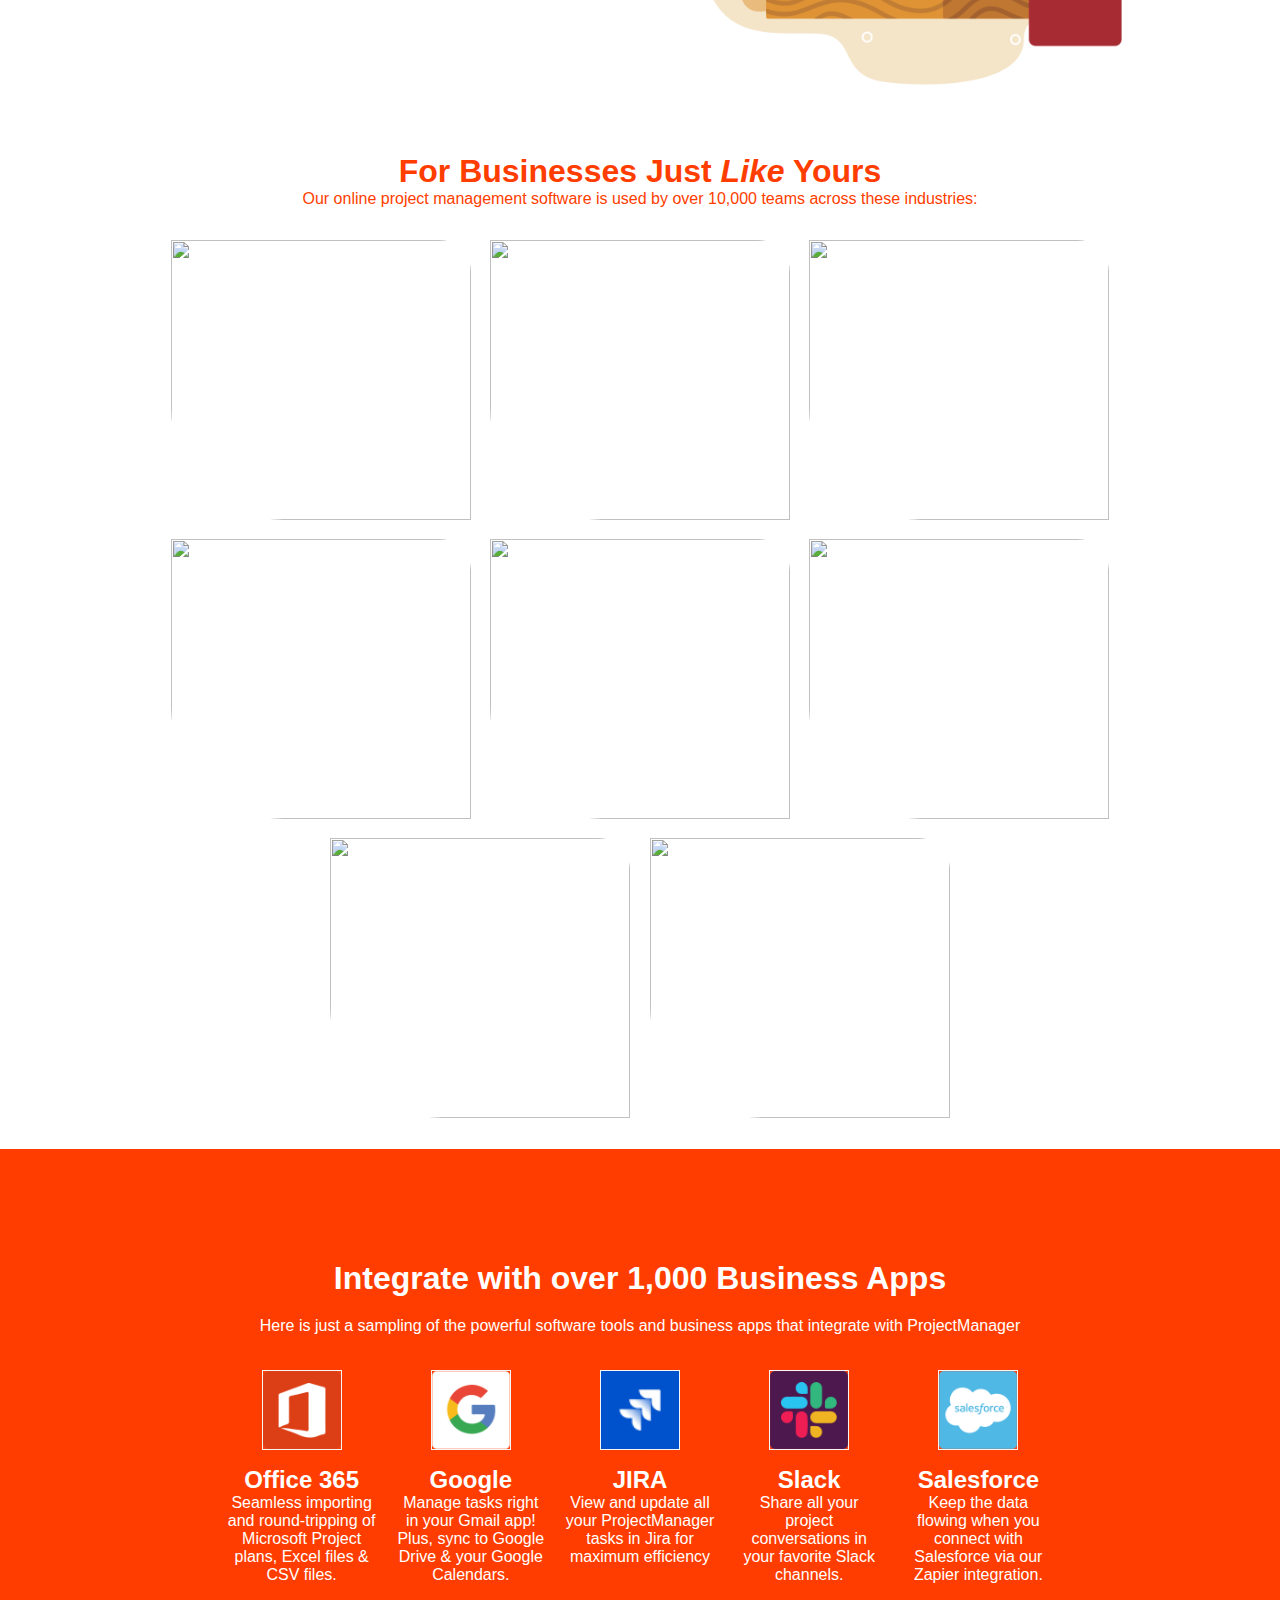
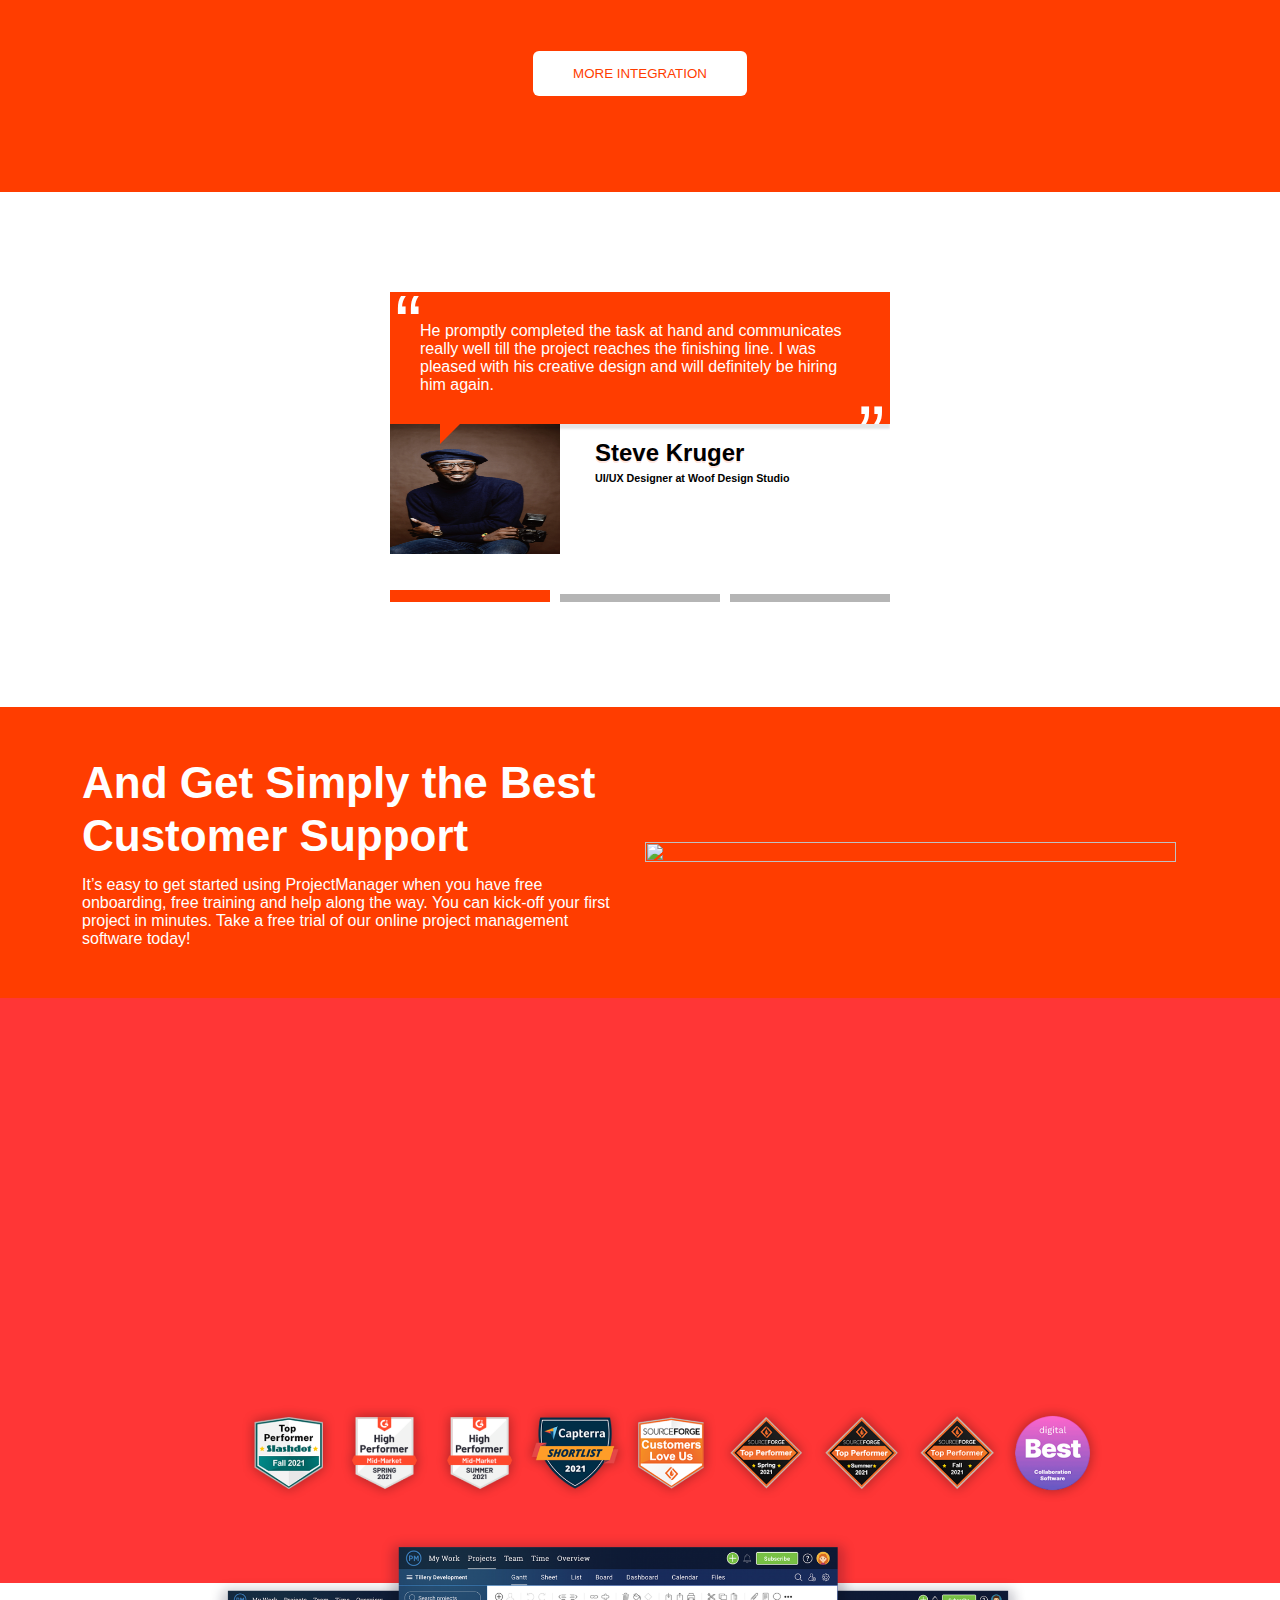
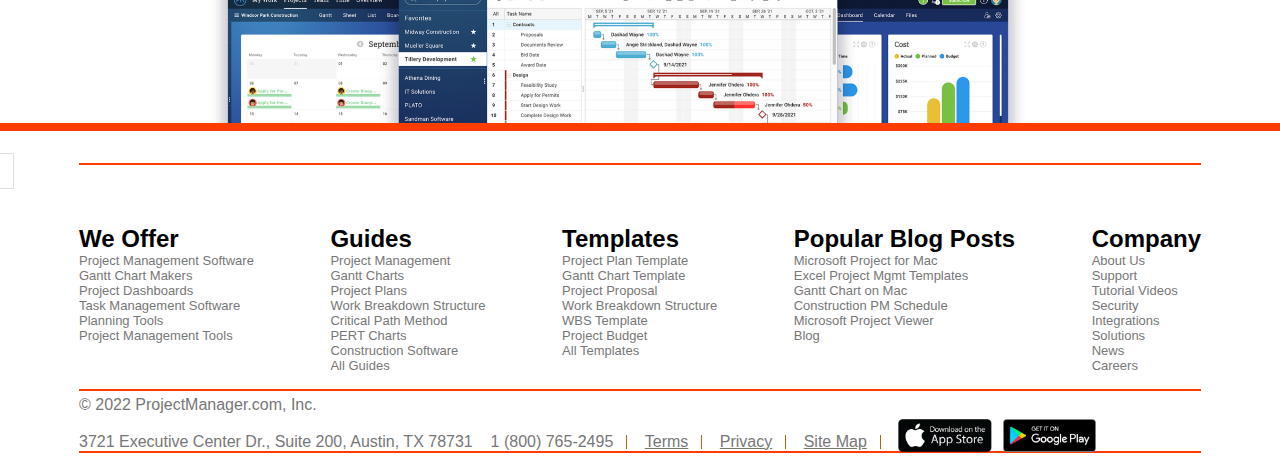
==== commit 82fc8ae3: "Update css" ====
--- a/index.html
+++ b/index.html
@@ -5,7 +5,7 @@
     <meta name="viewport" content="width=device-width, initial-scale=1.0">
 
     <!-- css--styles -->
-    <link rel="stylesheet" href="index.css">
+    <link rel="stylesheet" href="PMW\index.css">
     <title>Project Management</title>
 </head>
 <body>
@@ -14,7 +14,7 @@
     <div class="header">
 
         <video autoplay loop class="back-video" muted plays-inline>
-            <source src="PMW\index.css" type="video/mp4">
+            <source src="PMW\Brainstorming\video.mp4" type="video/mp4">
         </video>
 
         <div class="nav-wrapper">
